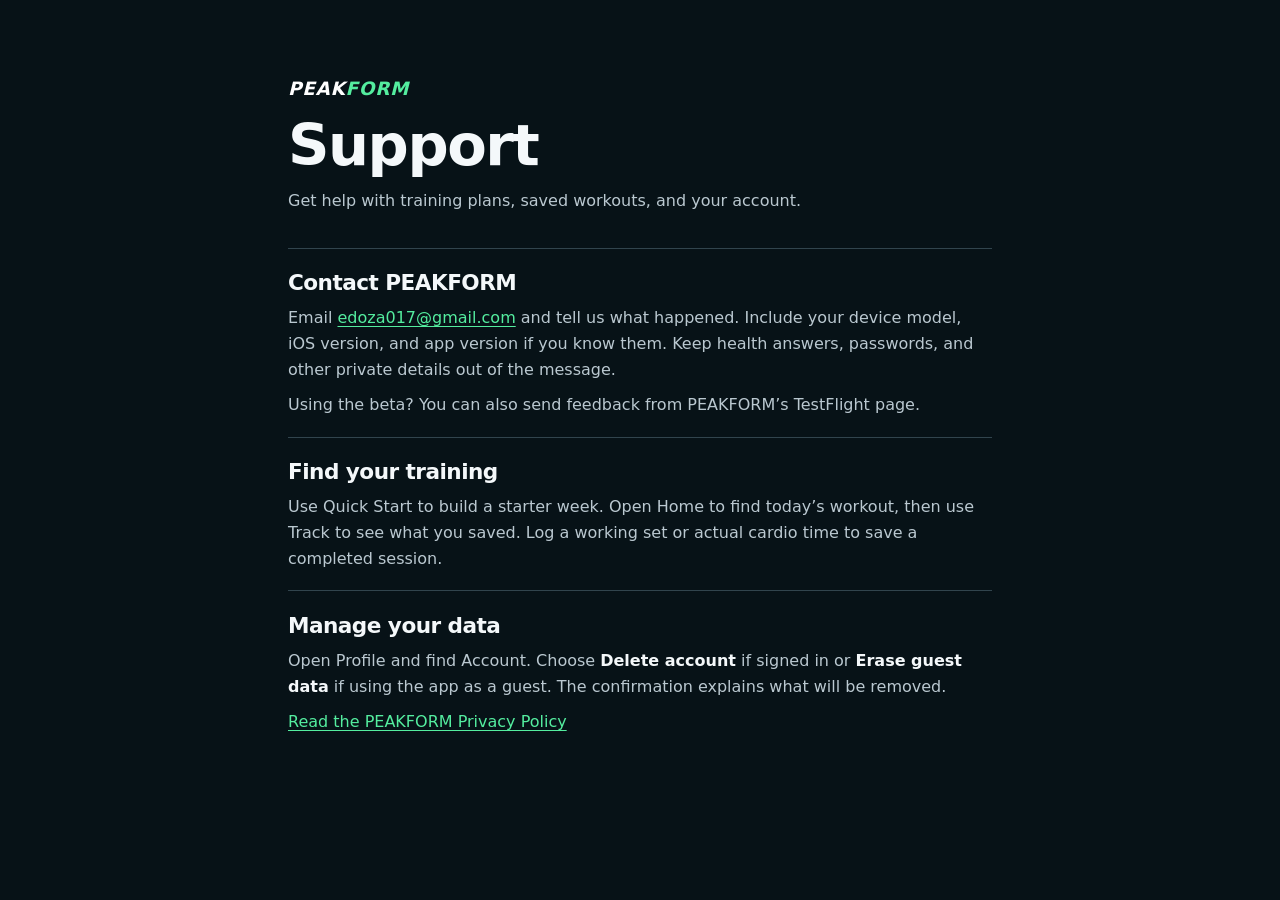
==== peakform/index.html @ ece3ef2e "Publish PEAKFORM support and privacy pages" ====
<!doctype html>
<html lang="en">
<head>
  <meta charset="utf-8">
  <meta name="viewport" content="width=device-width, initial-scale=1">
  <meta name="description" content="Get help with PEAKFORM workouts, plans, and account settings.">
  <title>PEAKFORM Support</title>
  <link rel="stylesheet" href="styles.css">
</head>
<body>
  <main>
    <header>
      <p class="brand">PEAK<span>FORM</span></p>
      <h1>Support</h1>
      <p>Get help with training plans, saved workouts, and your account.</p>
    </header>
    <section aria-labelledby="contact">
      <h2 id="contact">Contact PEAKFORM</h2>
      <p>Email <a href="mailto:edoza017@gmail.com">edoza017@gmail.com</a> and tell us what happened. Include your device model, iOS version, and app version if you know them. Keep health answers, passwords, and other private details out of the message.</p>
      <p>Using the beta? You can also send feedback from PEAKFORM’s TestFlight page.</p>
    </section>
    <section aria-labelledby="training">
      <h2 id="training">Find your training</h2>
      <p>Use Quick Start to build a starter week. Open Home to find today’s workout, then use Track to see what you saved. Log a working set or actual cardio time to save a completed session.</p>
    </section>
    <section aria-labelledby="account">
      <h2 id="account">Manage your data</h2>
      <p>Open Profile and find Account. Choose <strong>Delete account</strong> if signed in or <strong>Erase guest data</strong> if using the app as a guest. The confirmation explains what will be removed.</p>
      <p><a href="privacy.html">Read the PEAKFORM Privacy Policy</a></p>
    </section>
  </main>
</body>
</html>
---- peakform/styles.css ----
:root {
  color-scheme: dark;
  font: 100%/1.6 system-ui, sans-serif;
  background: #071217;
  color: #f4f8fa;
  --accent: #54ed9f;
  --muted: #bac8d0;
  --line: #31444d;
}
body { margin: 0; }
main { box-sizing: border-box; max-width: 48rem; margin: auto; padding: clamp(1.5rem, 6vw, 4rem) clamp(1.25rem, 5vw, 2rem); }
header { padding-bottom: 1.5rem; }
h1, h2 { line-height: 1.15; letter-spacing: -.025em; margin: 0 0 .6rem; }
h1 { font-size: clamp(2.2rem, 6vw, 3.6rem); }
h2 { font-size: 1.35rem; }
section { border-top: 1px solid var(--line); padding: 1.4rem 0 .6rem; }
p, li { color: var(--muted); overflow-wrap: anywhere; }
p { margin: .6rem 0; }
li + li { margin-top: .65rem; }
strong { color: #f4f8fa; }
a { color: var(--accent); text-underline-offset: .18em; }
a:focus-visible { outline: 2px solid var(--accent); outline-offset: 3px; }
.brand { font-weight: 900; font-size: 1.15rem; letter-spacing: .04em; font-style: italic; color: #fff; }
.brand span { color: var(--accent); }
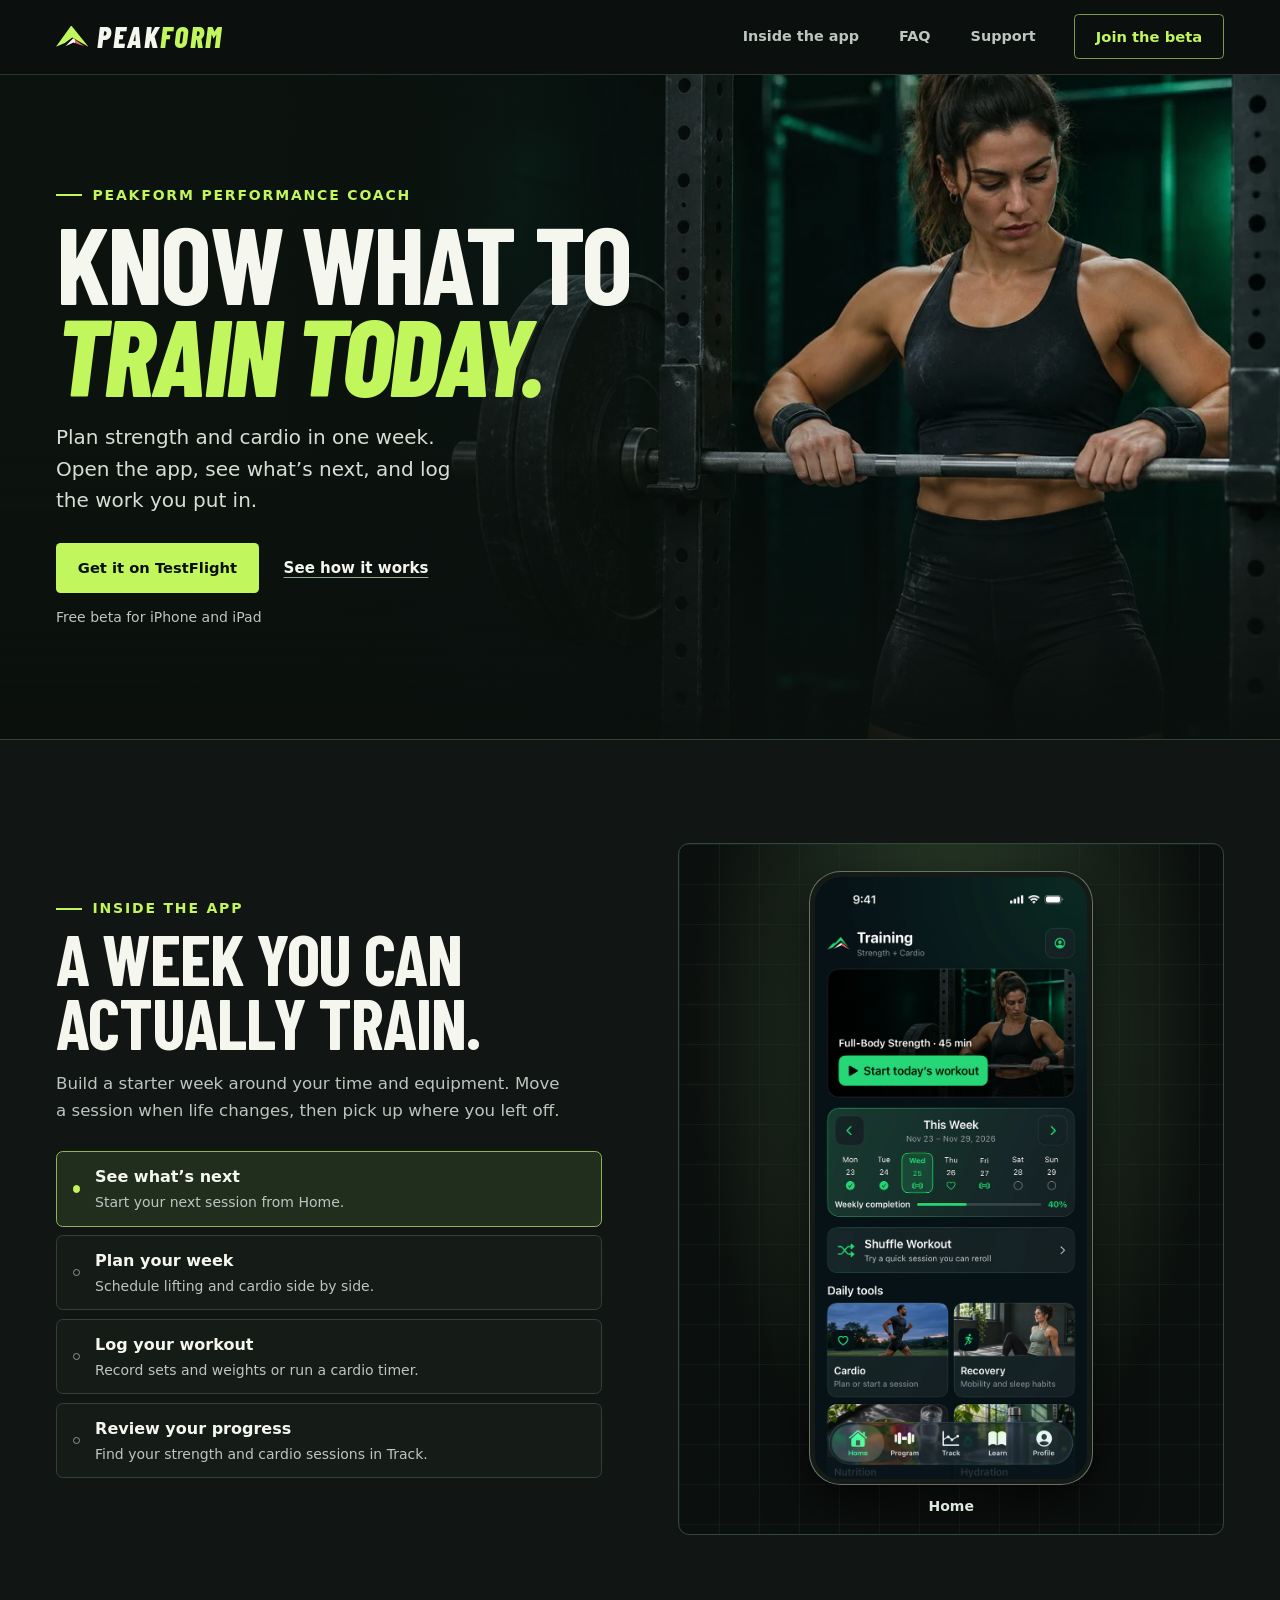
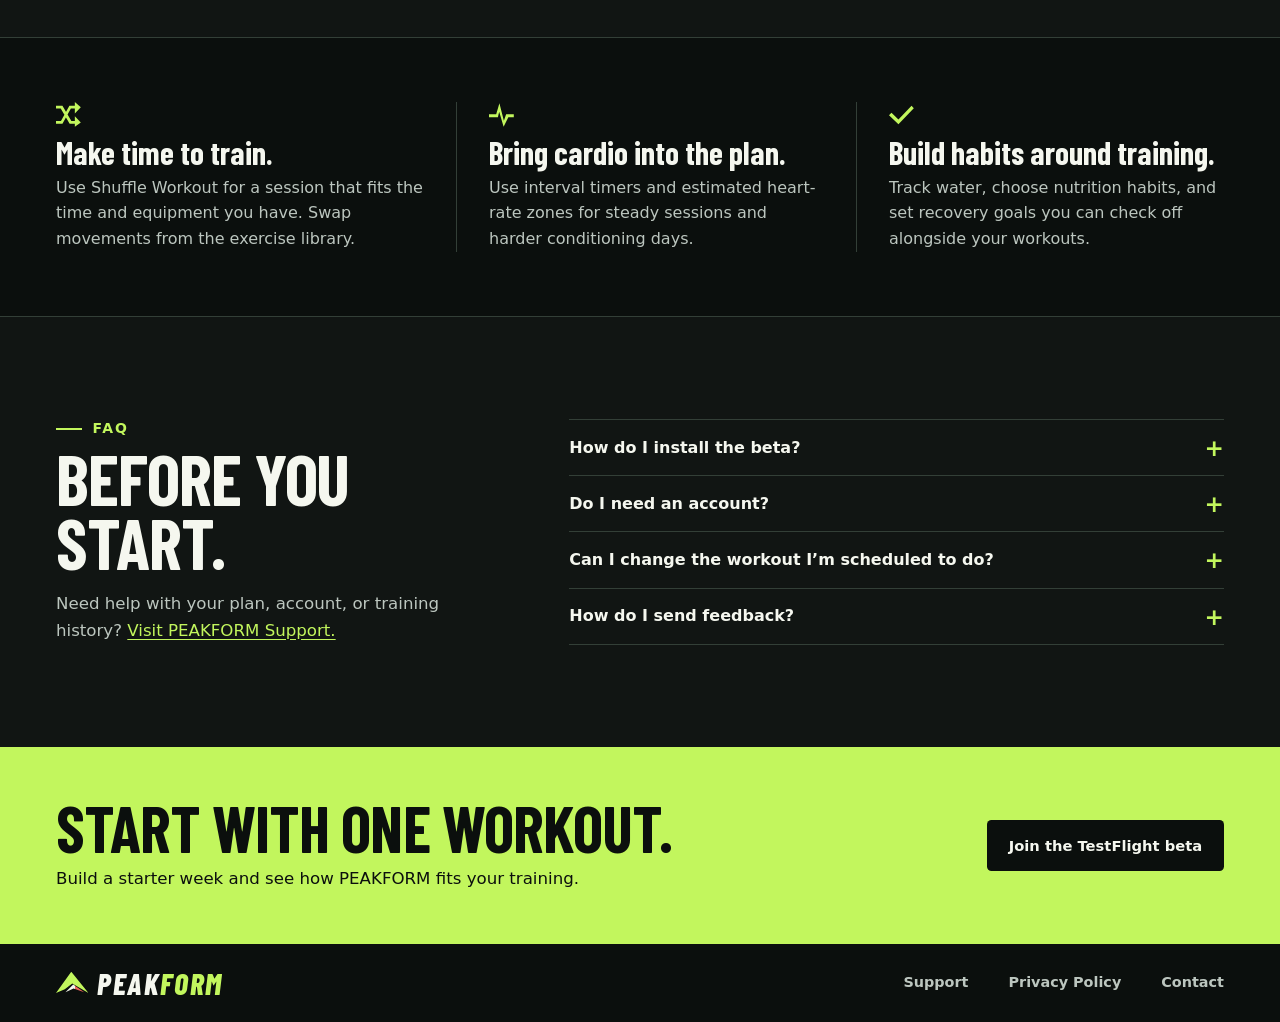
==== commit 129c17a2: "Publish PEAKFORM launch website" ====
--- a/peakform/index.html
+++ b/peakform/index.html
@@ -3,31 +3,177 @@
 <head>
   <meta charset="utf-8">
   <meta name="viewport" content="width=device-width, initial-scale=1">
-  <meta name="description" content="Get help with PEAKFORM workouts, plans, and account settings.">
-  <title>PEAKFORM Support</title>
-  <link rel="stylesheet" href="styles.css">
+  <meta name="theme-color" content="#111513">
+  <meta name="description" content="Plan your strength and cardio week, find today's workout, and track what you actually trained. Try PEAKFORM on TestFlight for iPhone and iPad.">
+  <meta property="og:type" content="website">
+  <meta property="og:title" content="PEAKFORM | Know what to train today">
+  <meta property="og:description" content="Build your strength and cardio week. Start today's workout. Track the work you put in.">
+  <meta property="og:url" content="https://edoza017.github.io/FYTRR26/peakform/">
+  <meta property="og:image" content="https://edoza017.github.io/FYTRR26/peakform/site-assets/social.jpg">
+  <meta property="og:image:alt" content="An athlete gripping a loaded barbell in a dark training gym">
+  <meta name="twitter:card" content="summary_large_image">
+  <link rel="canonical" href="https://edoza017.github.io/FYTRR26/peakform/">
+  <link rel="icon" href="site-assets/icon.png" type="image/png">
+  <link rel="apple-touch-icon" href="site-assets/icon.png">
+  <link rel="stylesheet" href="site.css">
+  <script src="site.js" defer></script>
+  <title>PEAKFORM | Know what to train today</title>
 </head>
 <body>
-  <main>
-    <header>
-      <p class="brand">PEAK<span>FORM</span></p>
-      <h1>Support</h1>
-      <p>Get help with training plans, saved workouts, and your account.</p>
-    </header>
-    <section aria-labelledby="contact">
-      <h2 id="contact">Contact PEAKFORM</h2>
-      <p>Email <a href="mailto:edoza017@gmail.com">edoza017@gmail.com</a> and tell us what happened. Include your device model, iOS version, and app version if you know them. Keep health answers, passwords, and other private details out of the message.</p>
-      <p>Using the beta? You can also send feedback from PEAKFORM’s TestFlight page.</p>
+  <a class="skip" href="#main">Skip to content</a>
+  <header class="site-header">
+    <div class="wrap topbar">
+      <a class="wordmark" href="./" aria-label="PEAKFORM home">
+        <span class="mark" aria-hidden="true"></span>
+        <span>PEAK<span class="brand-accent">FORM</span></span>
+      </a>
+      <nav aria-label="Main">
+        <a href="#inside">Inside the app</a>
+        <a href="#questions">FAQ</a>
+        <a href="support.html">Support</a>
+      </nav>
+      <a class="button button-outline header-join" href="https://testflight.apple.com/join/Tm3gWxA2">Join the beta</a>
+    </div>
+  </header>
+
+  <main id="main">
+    <section class="hero" aria-labelledby="welcome">
+      <img class="hero-image" src="site-assets/hero.webp" alt="" width="1200" height="800" fetchpriority="high">
+      <div class="wrap hero-content">
+        <p class="eyebrow">PEAKFORM Performance Coach</p>
+        <h1 id="welcome">Know what to<br><em>train today.</em></h1>
+        <p class="hero-copy">Plan strength and cardio in one week. Open the app, see what’s next, and log the work you put in.</p>
+        <div class="hero-actions">
+          <a class="button button-primary" href="https://testflight.apple.com/join/Tm3gWxA2">Get it on TestFlight</a>
+          <a class="text-link" href="#inside">See how it works</a>
+        </div>
+        <p class="device-note">Free beta for iPhone and iPad</p>
+      </div>
     </section>
-    <section aria-labelledby="training">
-      <h2 id="training">Find your training</h2>
-      <p>Use Quick Start to build a starter week. Open Home to find today’s workout, then use Track to see what you saved. Log a working set or actual cardio time to save a completed session.</p>
+
+    <section class="experience" id="inside" aria-labelledby="experience-title">
+      <div class="wrap experience-layout">
+        <div class="experience-copy">
+          <p class="eyebrow">Inside the app</p>
+          <h2 id="experience-title">A week you can<br>actually train.</h2>
+          <p class="section-copy">Build a starter week around your time and equipment. Move a session when life changes, then pick up where you left off.</p>
+
+          <div class="screen-tabs" role="tablist" aria-label="Explore app screens" aria-orientation="vertical" hidden>
+            <button type="button" role="tab" aria-selected="true" aria-controls="screen-today" id="tab-today">
+              <span><strong>See what’s next</strong><small>Start your next session from Home.</small></span>
+            </button>
+            <button type="button" role="tab" aria-selected="false" aria-controls="screen-planner" id="tab-planner" tabindex="-1">
+              <span><strong>Plan your week</strong><small>Schedule lifting and cardio side by side.</small></span>
+            </button>
+            <button type="button" role="tab" aria-selected="false" aria-controls="screen-workout" id="tab-workout" tabindex="-1">
+              <span><strong>Log your workout</strong><small>Record sets and weights or run a cardio timer.</small></span>
+            </button>
+            <button type="button" role="tab" aria-selected="false" aria-controls="screen-track" id="tab-track" tabindex="-1">
+              <span><strong>Review your progress</strong><small>Find your strength and cardio sessions in Track.</small></span>
+            </button>
+          </div>
+          <noscript>
+            <ul>
+              <li>Start your next session from Home.</li>
+              <li>Schedule strength and cardio side by side.</li>
+              <li>Log sets, weights, and timed cardio.</li>
+              <li>Find completed sessions in Track.</li>
+            </ul>
+          </noscript>
+        </div>
+
+        <div class="screen-stage">
+          <figure id="screen-today" role="tabpanel" aria-labelledby="tab-today">
+            <img class="phone-screen" src="site-assets/today.webp" alt="PEAKFORM Home showing a scheduled Full Body A workout and the current week" width="650" height="1413" loading="lazy">
+            <figcaption>Home</figcaption>
+          </figure>
+          <figure id="screen-planner" role="tabpanel" aria-labelledby="tab-planner" hidden>
+            <img class="phone-screen" src="site-assets/planner.webp" alt="Weekly Planner showing scheduled strength and cardio sessions" width="650" height="1413" loading="lazy">
+            <figcaption>Weekly Planner</figcaption>
+          </figure>
+          <figure id="screen-workout" role="tabpanel" aria-labelledby="tab-workout" hidden>
+            <img class="phone-screen" src="site-assets/workout.webp" alt="Workout logger showing an exercise and a recorded working set" width="650" height="1413" loading="lazy">
+            <figcaption>Workout logger</figcaption>
+          </figure>
+          <figure id="screen-track" role="tabpanel" aria-labelledby="tab-track" hidden>
+            <img class="phone-screen" src="site-assets/track.webp" alt="Track showing completed strength and cardio sessions in training history" width="650" height="1413" loading="lazy">
+            <figcaption>Track</figcaption>
+          </figure>
+        </div>
+      </div>
     </section>
-    <section aria-labelledby="account">
-      <h2 id="account">Manage your data</h2>
-      <p>Open Profile and find Account. Choose <strong>Delete account</strong> if signed in or <strong>Erase guest data</strong> if using the app as a guest. The confirmation explains what will be removed.</p>
-      <p><a href="privacy.html">Read the PEAKFORM Privacy Policy</a></p>
+
+    <section class="features" aria-label="More ways to train">
+      <div class="wrap feature-layout">
+        <article>
+          <div class="feature-symbol symbol-shuffle" aria-hidden="true"></div>
+          <h3>Make time to train.</h3>
+          <p>Use Shuffle Workout for a session that fits the time and equipment you have. Swap movements from the exercise library.</p>
+        </article>
+        <article>
+          <div class="feature-symbol symbol-cardio" aria-hidden="true"></div>
+          <h3>Bring cardio into the plan.</h3>
+          <p>Use interval timers and estimated heart-rate zones for steady sessions and harder conditioning days.</p>
+        </article>
+        <article>
+          <div class="feature-symbol symbol-habits" aria-hidden="true"></div>
+          <h3>Build habits around training.</h3>
+          <p>Track water, choose nutrition habits, and set recovery goals you can check off alongside your workouts.</p>
+        </article>
+      </div>
+    </section>
+
+    <section class="faq" id="questions" aria-labelledby="faq-title">
+      <div class="wrap faq-layout">
+        <div>
+          <p class="eyebrow">FAQ</p>
+          <h2 id="faq-title">Before you start.</h2>
+          <p class="section-copy">Need help with your plan, account, or training history? <a href="support.html">Visit PEAKFORM Support.</a></p>
+        </div>
+        <div class="answers">
+          <details>
+            <summary>How do I install the beta?</summary>
+            <p>Open the invite on your iPhone or iPad. If you need the TestFlight app, Apple will show you how to install it. Then accept the invite and install PEAKFORM.</p>
+          </details>
+          <details>
+            <summary>Do I need an account?</summary>
+            <p>You can choose Continue without account after Quick Start. Your training plan and workouts are saved on the device.</p>
+          </details>
+          <details>
+            <summary>Can I change the workout I’m scheduled to do?</summary>
+            <p>Yes. Move a session in Weekly Planner, swap exercises from your library, or use Shuffle Workout when you want to train something different.</p>
+          </details>
+          <details>
+            <summary>How do I send feedback?</summary>
+            <p>Open PEAKFORM in TestFlight and choose Send Beta Feedback. Include what you were trying to do and what happened, keeping personal information out of your report.</p>
+          </details>
+        </div>
+      </div>
+    </section>
+
+    <section class="join" aria-labelledby="join-title">
+      <div class="wrap join-layout">
+        <div>
+          <h2 id="join-title">Start with one workout.</h2>
+          <p>Build a starter week and see how PEAKFORM fits your training.</p>
+        </div>
+        <a class="button button-dark" href="https://testflight.apple.com/join/Tm3gWxA2">Join the TestFlight beta</a>
+      </div>
     </section>
   </main>
+
+  <footer class="site-footer" id="support">
+    <div class="wrap footer-layout">
+      <a class="wordmark" href="./" aria-label="PEAKFORM home">
+        <span class="mark" aria-hidden="true"></span>
+        <span>PEAK<span class="brand-accent">FORM</span></span>
+      </a>
+      <nav aria-label="Footer">
+        <a href="support.html">Support</a>
+        <a href="privacy.html">Privacy Policy</a>
+        <a href="mailto:edoza017@gmail.com">Contact</a>
+      </nav>
+    </div>
+  </footer>
 </body>
 </html>
--- a/peakform/site.css
+++ b/peakform/site.css
@@ -0,0 +1,445 @@
+@font-face {
+  font-family: "Barlow Condensed";
+  src: url("site-fonts/barlow-condensed-bold.woff2") format("woff2");
+  font-weight: 700;
+  font-display: swap;
+}
+
+@font-face {
+  font-family: "Barlow Condensed";
+  src: url("site-fonts/barlow-condensed-extrabold-italic.woff2") format("woff2");
+  font-weight: 800;
+  font-style: italic;
+  font-display: swap;
+}
+
+:root {
+  color-scheme: dark;
+  --ink: #111513;
+  --deep: #0b0f0d;
+  --panel: #151b17;
+  --paper: #f5f7ef;
+  --muted: #bcc6bf;
+  --line: #333f37;
+  --lime: #c2f65d;
+  --red: #ec635c;
+  --display: "Barlow Condensed", "Arial Narrow", Impact, sans-serif;
+  font: 100%/1.6 system-ui, -apple-system, "Segoe UI", sans-serif;
+  background: var(--ink);
+  color: var(--paper);
+}
+
+*, *::before, *::after { box-sizing: border-box; }
+[hidden] { display: none !important; }
+body { margin: 0; }
+h1, h2, h3, p, figure { margin: 0; }
+a { color: inherit; }
+img { max-width: 100%; }
+button { font: inherit; }
+:focus-visible { outline: 2px solid var(--red); outline-offset: 5px; }
+:target { scroll-margin-top: 1rem; }
+
+.wrap {
+  width: min(100% - 3rem, 73rem);
+  margin-inline: auto;
+}
+
+.skip {
+  position: absolute;
+  z-index: 3;
+  inset: 1rem auto auto 1rem;
+  padding: .7rem 1rem;
+  color: var(--deep);
+  background: var(--lime);
+  transform: translateY(-150%);
+}
+
+.skip:focus { transform: none; }
+
+.site-header {
+  background: var(--deep);
+  border-bottom: 1px solid #2b362e;
+}
+
+.topbar, .footer-layout {
+  display: flex;
+  align-items: center;
+  min-height: 4.6rem;
+  gap: clamp(1rem, 3vw, 2.8rem);
+}
+
+.wordmark {
+  display: inline-flex;
+  align-items: center;
+  gap: .53rem;
+  width: max-content;
+  font: italic 800 1.85rem/.9 var(--display);
+  letter-spacing: .055em;
+  text-decoration: none;
+  white-space: nowrap;
+}
+
+.brand-accent { color: var(--lime); }
+
+.mark {
+  position: relative;
+  width: 2.03rem;
+  height: 1.4rem;
+}
+
+.mark::before, .mark::after {
+  position: absolute;
+  inset: 0;
+  content: "";
+}
+
+.mark::before {
+  background: var(--lime);
+  clip-path: polygon(0 95%, 47% 0, 100% 95%, 50% 53%, 27% 78%);
+}
+
+.mark::after {
+  background: linear-gradient(90deg, var(--paper) 58%, var(--red) 58%);
+  clip-path: polygon(29% 92%, 53% 57%, 87% 92%, 54% 75%);
+}
+
+.topbar nav, .footer-layout nav {
+  display: flex;
+  flex-wrap: wrap;
+  align-items: center;
+  gap: .3rem clamp(1rem, 3.2vw, 2.5rem);
+  margin-inline-start: auto;
+}
+
+.topbar nav a, .footer-layout nav a {
+  display: inline-flex;
+  align-items: center;
+  min-height: 2.75rem;
+  color: var(--muted);
+  font-size: .9rem;
+  font-weight: 650;
+  text-decoration: none;
+}
+
+.topbar nav a:hover, .footer-layout nav a:hover { color: var(--lime); }
+
+.button {
+  display: inline-flex;
+  align-items: center;
+  justify-content: center;
+  flex-shrink: 0;
+  min-height: 3.15rem;
+  padding: .72rem 1.3rem;
+  border: 1px solid transparent;
+  border-radius: .28rem;
+  font-size: .92rem;
+  font-weight: 800;
+  line-height: 1.35;
+  text-align: center;
+  text-decoration: none;
+}
+
+.button-outline {
+  min-height: 2.75rem;
+  color: var(--lime);
+  border-color: #7c9a49;
+}
+
+.button-outline:hover { background: #233519; }
+.button-primary { color: var(--deep); background: var(--lime); }
+.button-primary:hover { background: #d7ff8e; }
+.button-dark { color: var(--paper); background: var(--deep); }
+.button-dark:hover { background: #243521; }
+.join .button:focus-visible { outline-color: var(--deep); }
+
+.hero {
+  position: relative;
+  isolation: isolate;
+  display: grid;
+  align-items: center;
+  min-height: clamp(35rem, 52vw, 43rem);
+  overflow: hidden;
+  border-bottom: 1px solid #314332;
+  background: #0c120e;
+}
+
+.hero-image, .hero::after { position: absolute; z-index: -1; inset: 0; }
+.hero-image {
+  inset-inline-start: auto;
+  width: min(88%, 94rem);
+  height: 100%;
+  object-fit: cover;
+  object-position: 60% 54%;
+}
+
+.hero::after {
+  content: "";
+  background:
+    linear-gradient(0deg, #0b100de6 1%, transparent 44%),
+    linear-gradient(90deg, #0c120e 5%, #0c120efa 21%, #0c120ecf 38%, #0c120e32 62%, #0c120e0d 90%);
+}
+
+.hero-content { padding-block: 4.6rem; }
+
+.eyebrow {
+  display: flex;
+  align-items: center;
+  gap: .63rem;
+  color: var(--lime);
+  font-size: .875rem;
+  font-weight: 750;
+  letter-spacing: .13em;
+  line-height: 1.4;
+  text-transform: uppercase;
+}
+
+.eyebrow::before {
+  width: 1.65rem;
+  height: .13rem;
+  content: "";
+  background: var(--lime);
+}
+
+h1, h2, h3 { font-family: var(--display); font-weight: 700; }
+
+h1 {
+  margin-block: .7rem 1.45rem;
+  max-width: 8.6em;
+  font-size: clamp(4.3rem, 8.5vw, 9rem);
+  line-height: .84;
+  letter-spacing: -.026em;
+  text-transform: uppercase;
+}
+
+h1 em { font-weight: 800; color: var(--lime); }
+.hero-copy {
+  max-width: 26rem;
+  color: #d7ded6;
+  font-size: clamp(1.02rem, 1.6vw, 1.25rem);
+  line-height: 1.58;
+}
+
+.hero-actions {
+  display: flex;
+  align-items: center;
+  flex-wrap: wrap;
+  gap: .55rem 1.55rem;
+  margin-block: 1.6rem .8rem;
+}
+
+.text-link {
+  display: inline-flex;
+  align-items: center;
+  min-height: 2.75rem;
+  color: var(--paper);
+  font-size: .94rem;
+  font-weight: 700;
+  text-decoration-color: #92a58e;
+  text-underline-offset: .28em;
+}
+
+.text-link:hover { color: var(--lime); }
+.device-note { color: var(--muted); font-size: .875rem; }
+
+.experience { padding-block: clamp(4rem, 8vw, 7rem); }
+.experience-layout {
+  display: grid;
+  grid-template-columns: 1fr 1fr;
+  align-items: center;
+  gap: clamp(2rem, 6vw, 5.5rem);
+}
+
+h2 {
+  margin-block: .55rem 1.05rem;
+  font-size: clamp(3.25rem, 5.5vw, 6.1rem);
+  line-height: .9;
+  letter-spacing: -.015em;
+  text-transform: uppercase;
+}
+
+.section-copy { max-width: 32rem; color: var(--muted); font-size: 1.04rem; }
+.section-copy a { color: var(--lime); text-underline-offset: .2em; }
+
+.screen-tabs { display: grid; gap: .55rem; margin-top: 1.7rem; }
+
+.screen-tabs button {
+  display: grid;
+  grid-template-columns: .48rem 1fr;
+  align-items: center;
+  gap: .9rem;
+  padding: .74rem 1rem;
+  border: 1px solid var(--line);
+  border-radius: .42rem;
+  color: var(--paper);
+  background: var(--panel);
+  text-align: left;
+  cursor: pointer;
+}
+
+.screen-tabs button::before {
+  width: .45rem;
+  height: .45rem;
+  border: 1px solid #8e9a90;
+  border-radius: 50%;
+  content: "";
+}
+
+.screen-tabs button:hover { border-color: #759177; }
+.screen-tabs button[aria-selected="true"] { border-color: #93b357; background: #222e1d; }
+.screen-tabs button[aria-selected="true"]::before { border-color: var(--lime); background: var(--lime); }
+
+.screen-tabs strong, .screen-tabs small { display: block; }
+.screen-tabs strong { font-size: 1rem; }
+.screen-tabs small { margin-top: .09rem; color: var(--muted); font-size: .875rem; }
+
+.screen-stage {
+  position: relative;
+  display: grid;
+  place-items: center;
+  min-width: 0;
+  padding: 1.75rem 1rem 1rem;
+  overflow: hidden;
+  border: 1px solid #344839;
+  border-radius: .7rem;
+  background:
+    linear-gradient(#25382c50 1px, transparent 1px),
+    linear-gradient(90deg, #25382c50 1px, transparent 1px),
+    radial-gradient(ellipse at 50% 28%, #324931, var(--deep) 68%);
+  background-size: 2.5rem 2.5rem, 2.5rem 2.5rem, auto;
+}
+
+.screen-stage figure { text-align: center; }
+
+.phone-screen {
+  display: block;
+  width: clamp(13rem, 22vw, 18.5rem);
+  height: auto;
+  aspect-ratio: 650 / 1413;
+  border: .37rem solid #151a16;
+  border-radius: 11% / 5%;
+  background: #080c0a;
+  box-shadow: 0 0 0 1px #647368, 0 1rem 3rem #000a;
+}
+
+figcaption {
+  margin-top: .72rem;
+  color: #dce8dc;
+  font-size: .875rem;
+  font-weight: 650;
+}
+
+.features {
+  padding-block: clamp(2.6rem, 5vw, 4.2rem);
+  border-block: 1px solid var(--line);
+  background: var(--deep);
+}
+
+.feature-layout { display: grid; grid-template-columns: repeat(3, 1fr); gap: 2rem; }
+.feature-layout article + article { padding-inline-start: 2rem; border-inline-start: 1px solid var(--line); }
+
+h3 { margin-block: .6rem .4rem; font-size: clamp(1.9rem, 2.5vw, 2.55rem); line-height: 1; }
+.feature-layout p { max-width: 24rem; color: var(--muted); }
+
+.feature-symbol {
+  width: 1.55rem;
+  height: 1.55rem;
+  background: var(--lime);
+}
+
+.symbol-shuffle {
+  clip-path: polygon(0 15%, 26% 15%, 62% 77%, 76% 77%, 76% 57%, 100% 83%, 76% 100%, 76% 88%, 55% 88%, 19% 26%, 0 26%, 0 77%, 20% 77%, 54% 15%, 76% 15%, 76% 0, 100% 21%, 76% 46%, 76% 26%, 60% 26%, 26% 88%, 0 88%);
+}
+
+.symbol-cardio {
+  clip-path: polygon(0 49%, 29% 49%, 42% 5%, 60% 76%, 69% 49%, 100% 49%, 100% 61%, 78% 61%, 59% 100%, 41% 39%, 36% 61%, 0 61%);
+}
+
+.symbol-habits {
+  clip-path: polygon(0 53%, 10% 43%, 38% 71%, 91% 15%, 100% 25%, 38% 90%);
+}
+
+.faq { padding-block: clamp(4rem, 8vw, 7rem); }
+.faq-layout {
+  display: grid;
+  align-items: start;
+  grid-template-columns: .8fr 1.2fr;
+  gap: clamp(2.3rem, 6vw, 6rem);
+}
+
+.answers { border-top: 1px solid var(--line); }
+.answers details { border-bottom: 1px solid var(--line); }
+.answers summary {
+  display: flex;
+  justify-content: space-between;
+  align-items: center;
+  gap: .65rem;
+  min-height: 3.45rem;
+  padding-block: .65rem;
+  color: var(--paper);
+  font-size: 1rem;
+  font-weight: 700;
+  list-style: none;
+  cursor: pointer;
+}
+
+.answers summary::-webkit-details-marker { display: none; }
+.answers summary::after { content: "+"; color: var(--lime); font-size: 1.45rem; line-height: 1; }
+.answers details[open] summary::after { content: "−"; }
+.answers summary:hover { color: var(--lime); }
+.answers details p { max-width: 36rem; padding: 0 2rem 1rem 0; color: var(--muted); }
+
+.join { background: var(--lime); color: var(--deep); }
+.join-layout {
+  display: flex;
+  align-items: center;
+  justify-content: space-between;
+  flex-wrap: wrap;
+  padding-block: clamp(1.8rem, 5vw, 3.25rem);
+  gap: 1.5rem;
+}
+
+.join h2 { margin: 0 0 .55rem; font-size: clamp(2.8rem, 5vw, 4.75rem); }
+.join p { font-size: 1.04rem; }
+.site-footer { background: var(--deep); }
+.footer-layout { padding-block: 1.05rem; }
+
+@media (max-width: 49rem) {
+  .experience-layout, .faq-layout { gap: 2rem; }
+  .feature-layout { gap: 1.25rem; }
+  .feature-layout article + article { padding-inline-start: 1.25rem; }
+  .hero-image { width: 100%; object-position: 65% 54%; }
+}
+
+@media (max-width: 39rem) {
+  .wrap { width: calc(100% - 2rem); }
+  .topbar { flex-wrap: wrap; justify-content: space-between; gap: .35rem 1rem; padding: .65rem 0 .3rem; }
+  .topbar nav { order: 1; width: 100%; gap: .3rem 1.3rem; margin-inline-start: 0; }
+  .topbar nav a { min-height: 2.35rem; }
+  .hero {
+    min-height: 0;
+    align-items: start;
+  }
+  .hero-image {
+    height: clamp(18rem, 91vw, 31rem);
+    object-position: 69% 50%;
+  }
+  .hero::after {
+    background:
+      linear-gradient(180deg, #0c120e22 2%, #0c120e00 12rem, #0c120e 25rem),
+      linear-gradient(90deg, #0c120e8a, #0c120e07 70%);
+  }
+  .hero-content { padding-block: clamp(13rem, 58vw, 20rem) 2.7rem; }
+  h1 { font-size: clamp(3.45rem, 12vw, 5.5rem); }
+  .experience-layout, .faq-layout, .feature-layout { grid-template-columns: 1fr; }
+  .feature-layout article + article { padding: 1.35rem 0 0; border: 0; border-top: 1px solid var(--line); }
+  .phone-screen { width: min(14rem, 65vw); }
+  .footer-layout { flex-wrap: wrap; }
+  .footer-layout nav { margin-inline-start: 0; gap: .3rem 1.45rem; }
+}
+
+@media (max-width: 23rem) {
+  .wordmark { gap: .3rem; font-size: 1.55rem; }
+  .mark { width: 1.7rem; }
+  .header-join { padding-inline: .7rem; }
+  .topbar nav { column-gap: .95rem; }
+}
